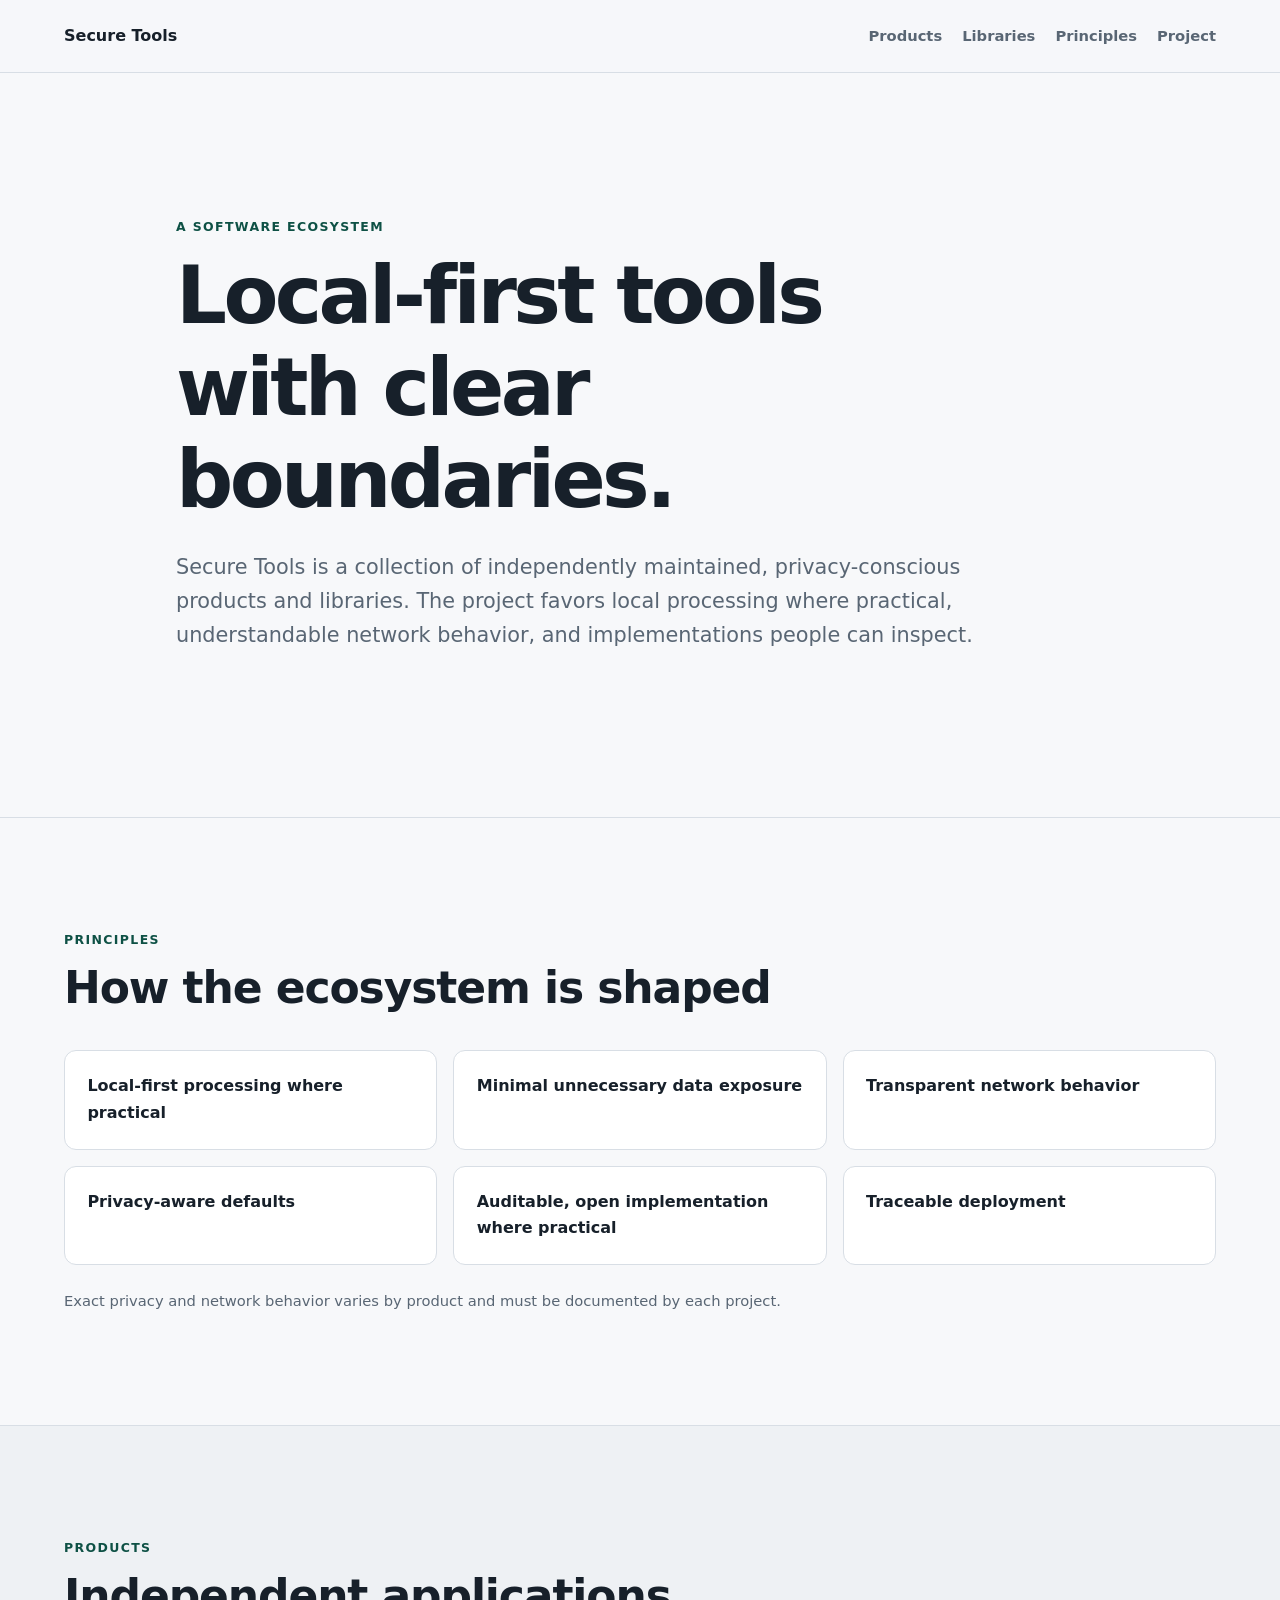
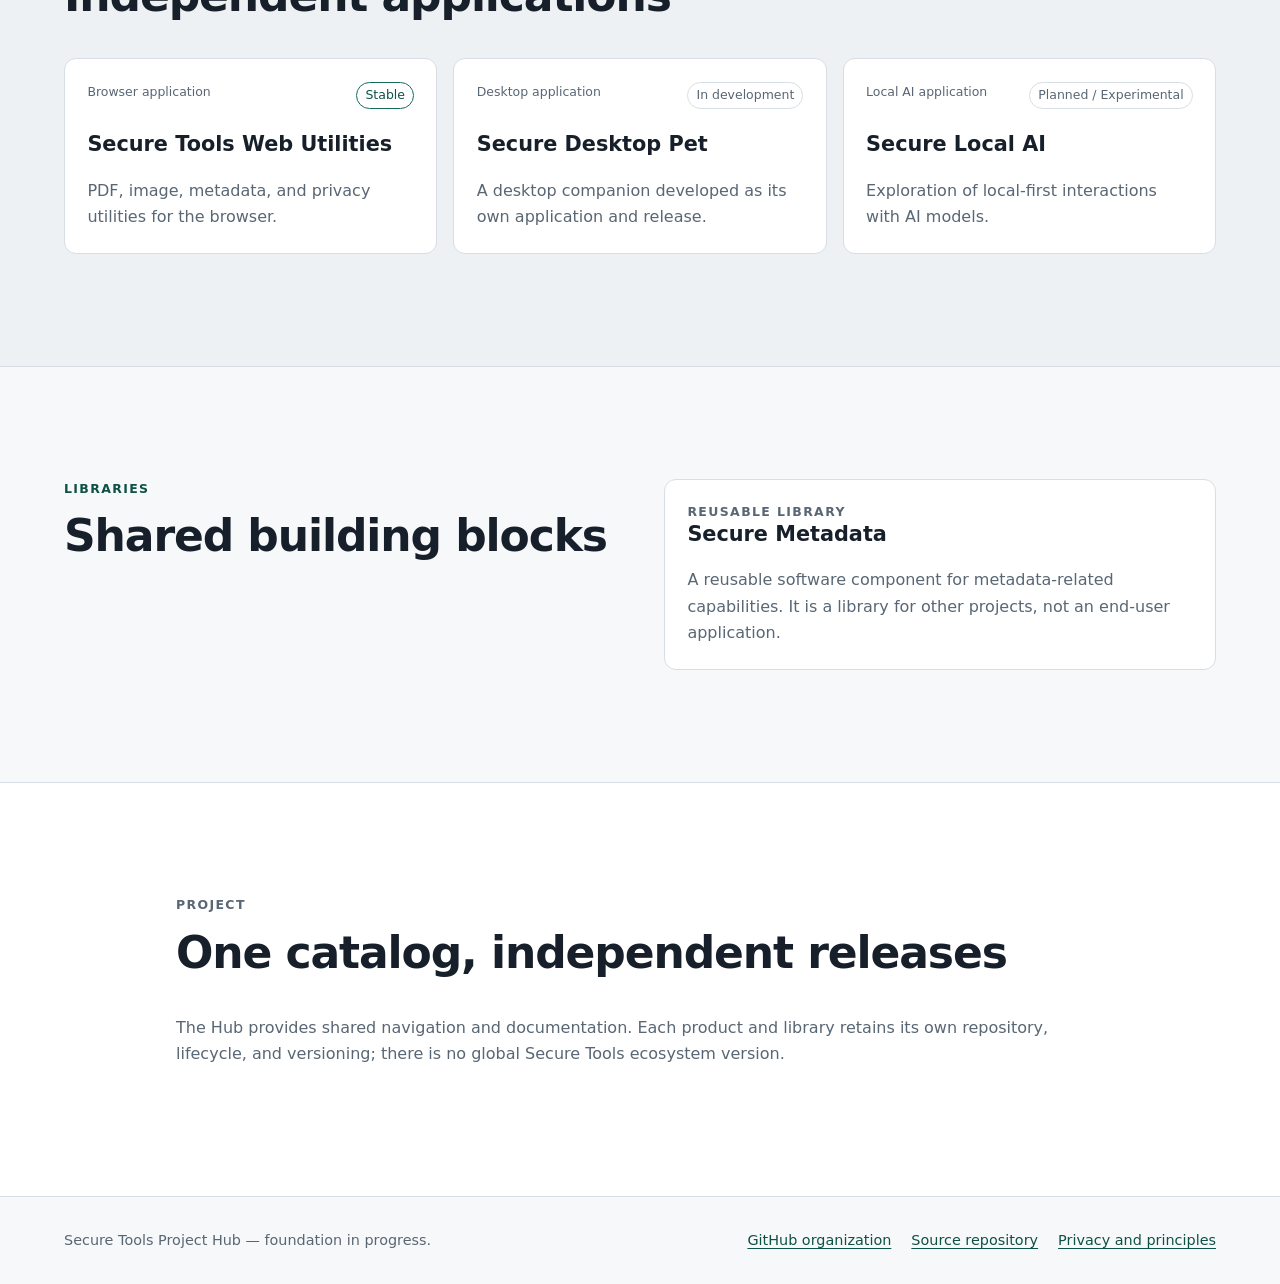
==== public/index.html @ bcab48b5 "➕[Add] Establish Hub static site foundation" ====
<!doctype html>
<html lang="en">
  <head>
    <meta charset="utf-8">
    <meta name="viewport" content="width=device-width, initial-scale=1">
    <meta name="description" content="Secure Tools is a local-first, privacy-conscious software ecosystem.">
    <title>Secure Tools</title>
    <link rel="stylesheet" href="assets/css/main.css">
  </head>
  <body>
    <a class="skip-link" href="#main-content">Skip to main content</a>

    <header class="site-header">
      <div class="container header-inner">
        <a class="wordmark" href="./" aria-label="Secure Tools home">Secure Tools</a>
        <nav aria-label="Primary navigation">
          <ul class="nav-list">
            <li><a href="#products">Products</a></li>
            <li><a href="#libraries">Libraries</a></li>
            <li><a href="#principles">Principles</a></li>
            <li><a href="#project">Project</a></li>
          </ul>
        </nav>
      </div>
    </header>

    <main id="main-content">
      <section class="hero" aria-labelledby="hero-title">
        <div class="container measure">
          <p class="eyebrow">A software ecosystem</p>
          <h1 id="hero-title">Local-first tools with clear boundaries.</h1>
          <p class="lede">
            Secure Tools is a collection of independently maintained, privacy-conscious
            products and libraries. The project favors local processing where practical,
            understandable network behavior, and implementations people can inspect.
          </p>
        </div>
      </section>

      <section id="principles" class="section" aria-labelledby="principles-title">
        <div class="container">
          <div class="section-heading">
            <p class="eyebrow">Principles</p>
            <h2 id="principles-title">How the ecosystem is shaped</h2>
          </div>
          <ul class="principle-grid">
            <li>Local-first processing where practical</li>
            <li>Minimal unnecessary data exposure</li>
            <li>Transparent network behavior</li>
            <li>Privacy-aware defaults</li>
            <li>Auditable, open implementation where practical</li>
            <li>Traceable deployment</li>
          </ul>
          <p class="note">
            Exact privacy and network behavior varies by product and must be documented by
            each project.
          </p>
        </div>
      </section>

      <section id="products" class="section section-tinted" aria-labelledby="products-title">
        <div class="container">
          <div class="section-heading">
            <p class="eyebrow">Products</p>
            <h2 id="products-title">Independent applications</h2>
          </div>
          <div class="card-grid">
            <article class="card">
              <div class="card-meta">
                <span>Browser application</span>
                <span class="status status-stable">Stable</span>
              </div>
              <h3>Secure Tools Web Utilities</h3>
              <p>PDF, image, metadata, and privacy utilities for the browser.</p>
            </article>
            <article class="card">
              <div class="card-meta">
                <span>Desktop application</span>
                <span class="status">In development</span>
              </div>
              <h3>Secure Desktop Pet</h3>
              <p>A desktop companion developed as its own application and release.</p>
            </article>
            <article class="card">
              <div class="card-meta">
                <span>Local AI application</span>
                <span class="status">Planned / Experimental</span>
              </div>
              <h3>Secure Local AI</h3>
              <p>Exploration of local-first interactions with AI models.</p>
            </article>
          </div>
        </div>
      </section>

      <section id="libraries" class="section" aria-labelledby="libraries-title">
        <div class="container narrow-grid">
          <div class="section-heading">
            <p class="eyebrow">Libraries</p>
            <h2 id="libraries-title">Shared building blocks</h2>
          </div>
          <article class="library">
            <p class="label">Reusable library</p>
            <h3>Secure Metadata</h3>
            <p>
              A reusable software component for metadata-related capabilities. It is a
              library for other projects, not an end-user application.
            </p>
          </article>
        </div>
      </section>

      <section id="project" class="section project" aria-labelledby="project-title">
        <div class="container measure">
          <p class="eyebrow">Project</p>
          <h2 id="project-title">One catalog, independent releases</h2>
          <p>
            The Hub provides shared navigation and documentation. Each product and library
            retains its own repository, lifecycle, and versioning; there is no global Secure
            Tools ecosystem version.
          </p>
        </div>
      </section>
    </main>

    <footer class="site-footer">
      <div class="container footer-inner">
        <p>Secure Tools Project Hub — foundation in progress.</p>
        <nav aria-label="Project links">
          <ul class="footer-links">
            <li><a href="https://github.com/SecureToolsProject">GitHub organization</a></li>
            <li><a href="https://github.com/SecureToolsProject/hub">Source repository</a></li>
            <li><a href="#principles">Privacy and principles</a></li>
          </ul>
        </nav>
      </div>
    </footer>
  </body>
</html>
---- public/assets/css/main.css ----
:root {
  color-scheme: light dark;
  --background: #f7f8fa;
  --surface: #ffffff;
  --surface-muted: #eef1f4;
  --text: #17202a;
  --muted: #596674;
  --border: #d8dee5;
  --accent: #176b5b;
  --accent-strong: #0e5145;
  --focus: #126fbb;
  --max-width: 72rem;
  --radius: 0.75rem;
}

* {
  box-sizing: border-box;
}

html {
  scroll-behavior: smooth;
}

body {
  margin: 0;
  background: var(--background);
  color: var(--text);
  font-family: system-ui, -apple-system, BlinkMacSystemFont, "Segoe UI", sans-serif;
  font-size: 1rem;
  line-height: 1.65;
}

a {
  color: var(--accent-strong);
  text-underline-offset: 0.2em;
}

a:hover {
  text-decoration-thickness: 0.15em;
}

a:focus-visible {
  outline: 0.2rem solid var(--focus);
  outline-offset: 0.2rem;
}

h1,
h2,
h3,
p {
  margin-top: 0;
}

h1,
h2,
h3 {
  line-height: 1.15;
}

h1 {
  max-width: 15ch;
  margin-bottom: 1.5rem;
  font-size: clamp(2.5rem, 7vw, 5rem);
  letter-spacing: -0.045em;
}

h2 {
  font-size: clamp(1.8rem, 4vw, 2.75rem);
  letter-spacing: -0.025em;
}

h3 {
  font-size: 1.3rem;
}

.container {
  width: min(100% - 2rem, var(--max-width));
  margin-inline: auto;
}

.measure {
  max-width: 58rem;
}

.skip-link {
  position: absolute;
  top: 0.5rem;
  left: 0.5rem;
  z-index: 10;
  padding: 0.6rem 0.9rem;
  background: var(--surface);
  transform: translateY(-150%);
}

.skip-link:focus {
  transform: translateY(0);
}

.site-header {
  border-bottom: 1px solid var(--border);
  background: color-mix(in srgb, var(--background) 92%, transparent);
}

.header-inner,
.footer-inner {
  display: flex;
  align-items: center;
  justify-content: space-between;
  gap: 1.5rem;
}

.header-inner {
  min-height: 4.5rem;
}

.wordmark {
  color: var(--text);
  font-weight: 750;
  text-decoration: none;
  white-space: nowrap;
}

.nav-list,
.footer-links {
  display: flex;
  flex-wrap: wrap;
  gap: 0.65rem 1.25rem;
  margin: 0;
  padding: 0;
  list-style: none;
}

.nav-list a {
  color: var(--muted);
  font-size: 0.92rem;
  font-weight: 600;
  text-decoration: none;
}

.hero {
  padding-block: clamp(5rem, 12vw, 9rem);
}

.lede {
  max-width: 65ch;
  color: var(--muted);
  font-size: clamp(1.1rem, 2vw, 1.3rem);
}

.eyebrow,
.label {
  margin-bottom: 0.75rem;
  color: var(--accent-strong);
  font-size: 0.78rem;
  font-weight: 750;
  letter-spacing: 0.11em;
  text-transform: uppercase;
}

.section {
  padding-block: clamp(4rem, 9vw, 7rem);
  border-top: 1px solid var(--border);
}

.section-tinted {
  background: var(--surface-muted);
}

.section-heading {
  margin-bottom: 2rem;
}

.principle-grid,
.card-grid {
  display: grid;
  grid-template-columns: repeat(3, minmax(0, 1fr));
  gap: 1rem;
}

.principle-grid {
  padding: 0;
  list-style: none;
}

.principle-grid li,
.card,
.library {
  padding: 1.4rem;
  border: 1px solid var(--border);
  border-radius: var(--radius);
  background: var(--surface);
}

.principle-grid li {
  font-weight: 650;
}

.note,
.card p,
.library p,
.project p,
.site-footer {
  color: var(--muted);
}

.note {
  margin: 1.5rem 0 0;
  font-size: 0.92rem;
}

.card-meta {
  display: flex;
  align-items: flex-start;
  justify-content: space-between;
  gap: 1rem;
  margin-bottom: 1.5rem;
  color: var(--muted);
  font-size: 0.78rem;
}

.status {
  padding: 0.15rem 0.5rem;
  border: 1px solid var(--border);
  border-radius: 999px;
  text-align: right;
}

.status-stable {
  border-color: var(--accent);
  color: var(--accent-strong);
}

.card p,
.library p {
  margin-bottom: 0;
}

.narrow-grid {
  display: grid;
  grid-template-columns: minmax(0, 1fr) minmax(18rem, 1fr);
  gap: 3rem;
  align-items: start;
}

.library .label {
  color: var(--muted);
}

.project {
  background: var(--surface);
}

.site-footer {
  padding-block: 2rem;
  border-top: 1px solid var(--border);
  font-size: 0.9rem;
}

.site-footer p {
  margin: 0;
}

.error-page {
  display: grid;
  min-height: 100vh;
  place-items: center;
  padding: 1rem;
}

.error-card {
  width: min(100%, 34rem);
  padding: clamp(2rem, 7vw, 4rem);
  border: 1px solid var(--border);
  border-radius: var(--radius);
  background: var(--surface);
}

.error-card h1 {
  font-size: clamp(2.2rem, 7vw, 3.5rem);
}

.button {
  display: inline-block;
  margin-top: 1rem;
  padding: 0.65rem 1rem;
  border-radius: 0.45rem;
  background: var(--accent-strong);
  color: #ffffff;
  font-weight: 700;
  text-decoration: none;
}

@media (max-width: 48rem) {
  .header-inner,
  .footer-inner,
  .narrow-grid {
    align-items: flex-start;
    flex-direction: column;
  }

  .header-inner {
    padding-block: 1rem;
  }

  .principle-grid,
  .card-grid,
  .narrow-grid {
    grid-template-columns: 1fr;
  }

  .footer-inner {
    display: flex;
  }
}

@media (prefers-color-scheme: dark) {
  :root {
    --background: #101416;
    --surface: #171d20;
    --surface-muted: #13191c;
    --text: #edf2f4;
    --muted: #aab7bd;
    --border: #344046;
    --accent: #67c7b3;
    --accent-strong: #8bd8c8;
    --focus: #7ac8ff;
  }
}

@media (prefers-reduced-motion: reduce) {
  html {
    scroll-behavior: auto;
  }
}
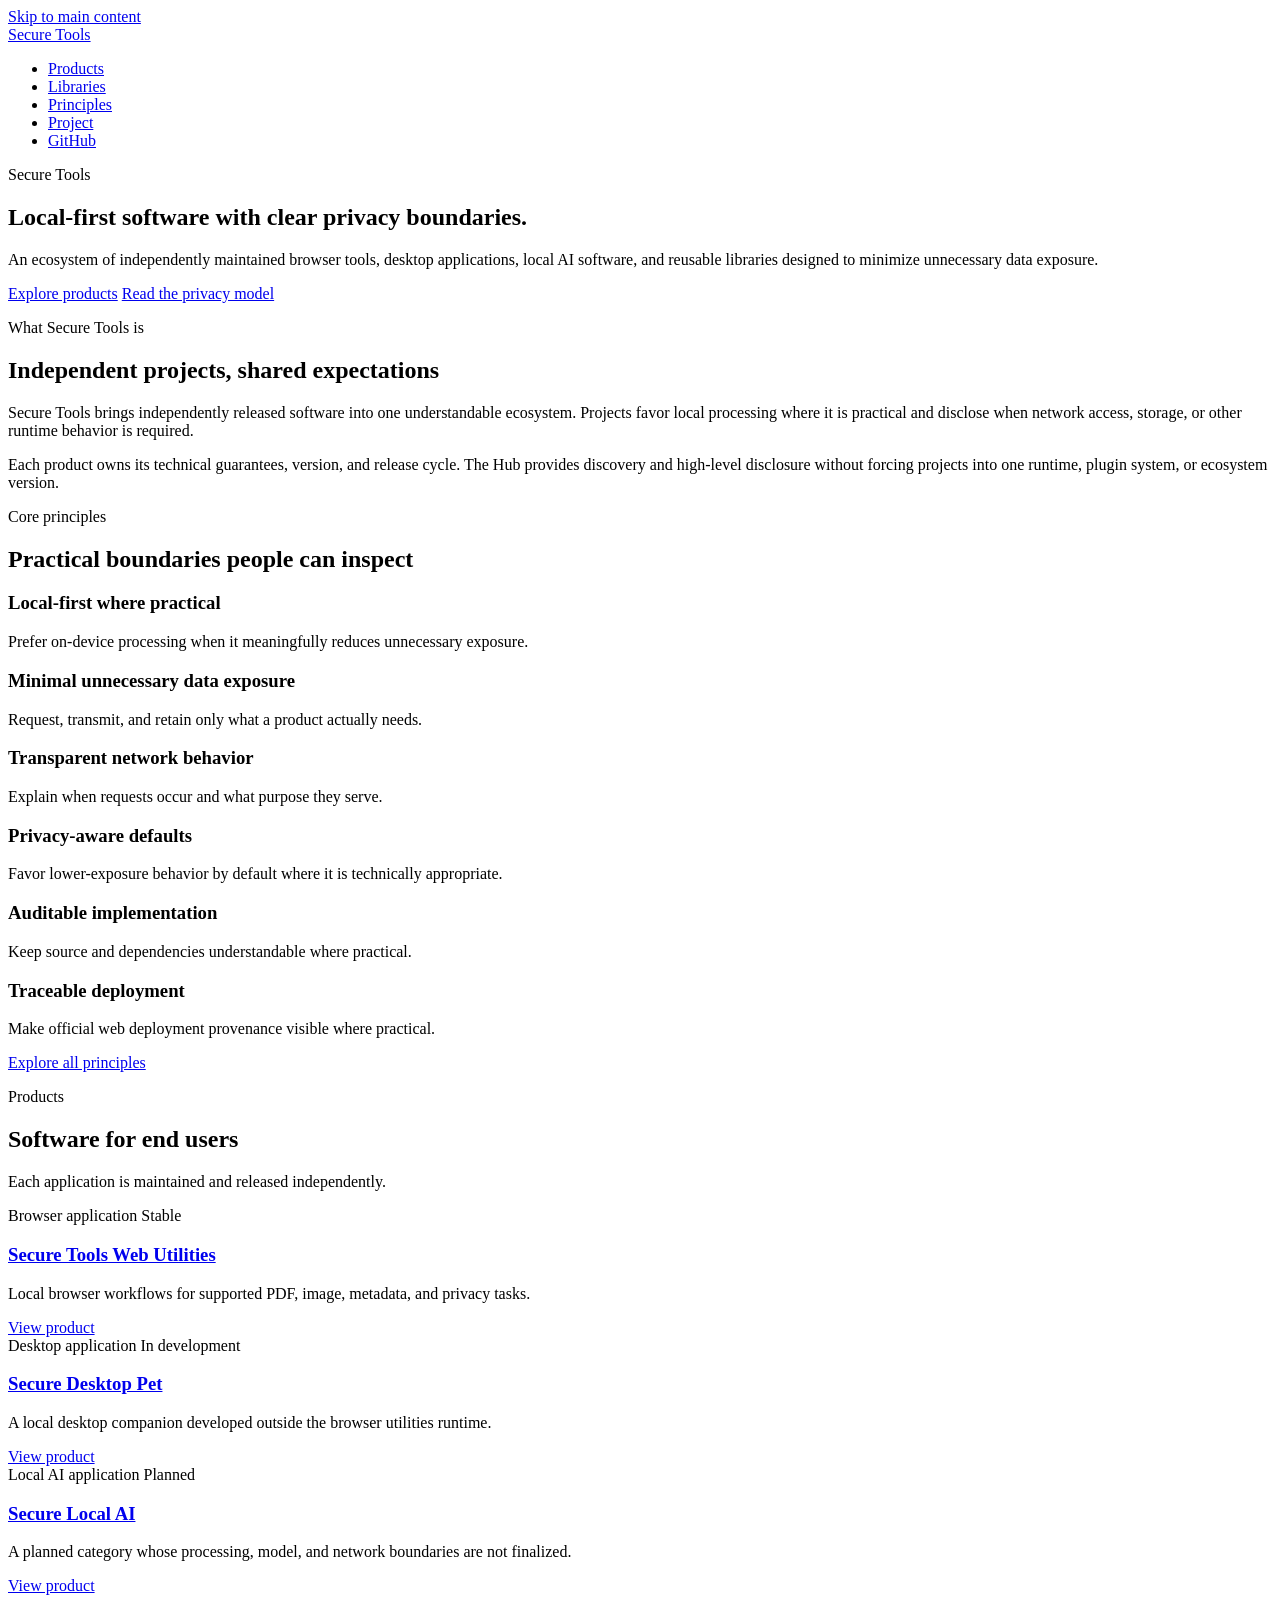
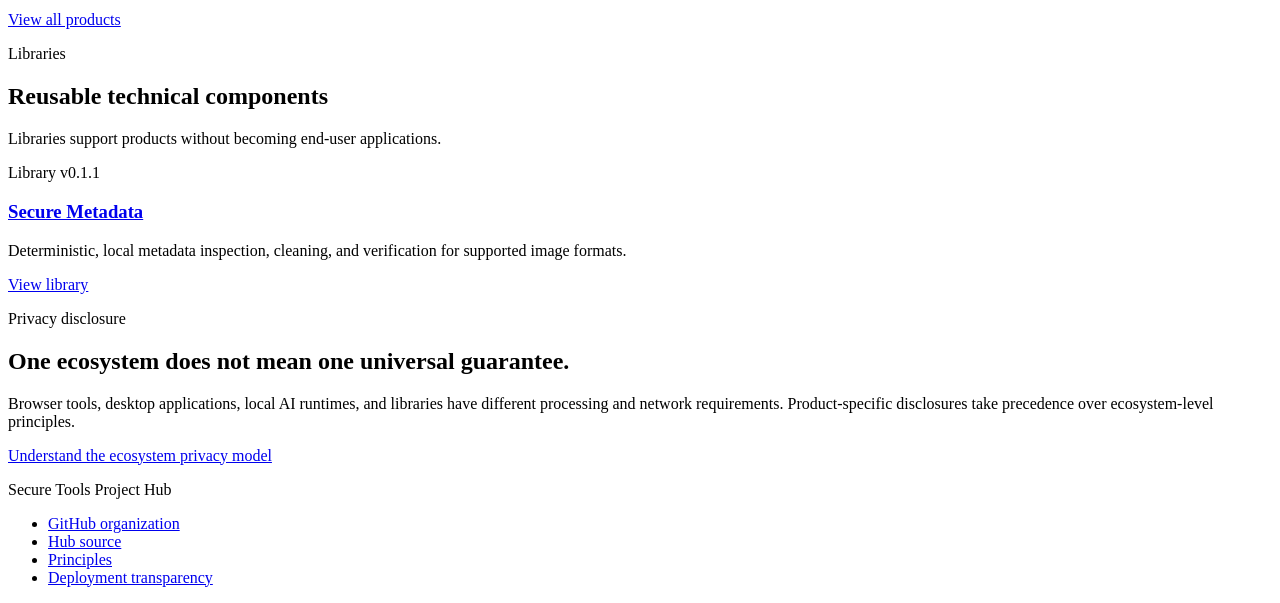
==== commit e964e867: "➕[Add] Build Hub information architecture" ====
--- a/public/index.html
+++ b/public/index.html
@@ -3,22 +3,23 @@
   <head>
     <meta charset="utf-8">
     <meta name="viewport" content="width=device-width, initial-scale=1">
-    <meta name="description" content="Secure Tools is a local-first, privacy-conscious software ecosystem.">
-    <title>Secure Tools</title>
-    <link rel="stylesheet" href="assets/css/main.css">
+    <meta name="description" content="Secure Tools is an ecosystem of independently maintained, local-first and privacy-conscious software projects.">
+    <title>Secure Tools — Local-first software ecosystem</title>
+    <link rel="stylesheet" href="/assets/css/main.css">
   </head>
   <body>
     <a class="skip-link" href="#main-content">Skip to main content</a>
 
     <header class="site-header">
       <div class="container header-inner">
-        <a class="wordmark" href="./" aria-label="Secure Tools home">Secure Tools</a>
+        <a class="wordmark" href="/" aria-current="page">Secure Tools</a>
         <nav aria-label="Primary navigation">
           <ul class="nav-list">
-            <li><a href="#products">Products</a></li>
-            <li><a href="#libraries">Libraries</a></li>
-            <li><a href="#principles">Principles</a></li>
-            <li><a href="#project">Project</a></li>
+            <li><a href="/products/">Products</a></li>
+            <li><a href="/libraries/">Libraries</a></li>
+            <li><a href="/principles/">Principles</a></li>
+            <li><a href="/project/">Project</a></li>
+            <li><a href="https://github.com/SecureToolsProject">GitHub</a></li>
           </ul>
         </nav>
       </div>
@@ -27,110 +28,163 @@
     <main id="main-content">
       <section class="hero" aria-labelledby="hero-title">
         <div class="container measure">
-          <p class="eyebrow">A software ecosystem</p>
-          <h1 id="hero-title">Local-first tools with clear boundaries.</h1>
+          <p class="eyebrow">Secure Tools</p>
+          <h1 id="hero-title">Local-first software with clear privacy boundaries.</h1>
           <p class="lede">
-            Secure Tools is a collection of independently maintained, privacy-conscious
-            products and libraries. The project favors local processing where practical,
-            understandable network behavior, and implementations people can inspect.
+            An ecosystem of independently maintained browser tools, desktop applications,
+            local AI software, and reusable libraries designed to minimize unnecessary data
+            exposure.
           </p>
-        </div>
-      </section>
-
-      <section id="principles" class="section" aria-labelledby="principles-title">
-        <div class="container">
-          <div class="section-heading">
-            <p class="eyebrow">Principles</p>
-            <h2 id="principles-title">How the ecosystem is shaped</h2>
-          </div>
-          <ul class="principle-grid">
-            <li>Local-first processing where practical</li>
-            <li>Minimal unnecessary data exposure</li>
-            <li>Transparent network behavior</li>
-            <li>Privacy-aware defaults</li>
-            <li>Auditable, open implementation where practical</li>
-            <li>Traceable deployment</li>
-          </ul>
-          <p class="note">
-            Exact privacy and network behavior varies by product and must be documented by
-            each project.
-          </p>
-        </div>
-      </section>
-
-      <section id="products" class="section section-tinted" aria-labelledby="products-title">
-        <div class="container">
-          <div class="section-heading">
-            <p class="eyebrow">Products</p>
-            <h2 id="products-title">Independent applications</h2>
-          </div>
-          <div class="card-grid">
-            <article class="card">
-              <div class="card-meta">
-                <span>Browser application</span>
-                <span class="status status-stable">Stable</span>
-              </div>
-              <h3>Secure Tools Web Utilities</h3>
-              <p>PDF, image, metadata, and privacy utilities for the browser.</p>
-            </article>
-            <article class="card">
-              <div class="card-meta">
-                <span>Desktop application</span>
-                <span class="status">In development</span>
-              </div>
-              <h3>Secure Desktop Pet</h3>
-              <p>A desktop companion developed as its own application and release.</p>
-            </article>
-            <article class="card">
-              <div class="card-meta">
-                <span>Local AI application</span>
-                <span class="status">Planned / Experimental</span>
-              </div>
-              <h3>Secure Local AI</h3>
-              <p>Exploration of local-first interactions with AI models.</p>
-            </article>
+          <div class="actions">
+            <a class="button" href="/products/">Explore products</a>
+            <a class="text-link" href="/principles/privacy/">Read the privacy model</a>
           </div>
         </div>
       </section>
 
-      <section id="libraries" class="section" aria-labelledby="libraries-title">
-        <div class="container narrow-grid">
+      <section class="section" aria-labelledby="definition-title">
+        <div class="container split-layout">
+          <div class="section-heading">
+            <p class="eyebrow">What Secure Tools is</p>
+            <h2 id="definition-title">Independent projects, shared expectations</h2>
+          </div>
+          <div class="prose">
+            <p>
+              Secure Tools brings independently released software into one understandable
+              ecosystem. Projects favor local processing where it is practical and disclose
+              when network access, storage, or other runtime behavior is required.
+            </p>
+            <p>
+              Each product owns its technical guarantees, version, and release cycle. The Hub
+              provides discovery and high-level disclosure without forcing projects into one
+              runtime, plugin system, or ecosystem version.
+            </p>
+          </div>
+        </div>
+      </section>
+
+      <section class="section section-tinted" aria-labelledby="principles-title">
+        <div class="container">
+          <div class="section-heading measure">
+            <p class="eyebrow">Core principles</p>
+            <h2 id="principles-title">Practical boundaries people can inspect</h2>
+          </div>
+          <div class="principle-grid">
+            <article class="principle-card">
+              <h3>Local-first where practical</h3>
+              <p>Prefer on-device processing when it meaningfully reduces unnecessary exposure.</p>
+            </article>
+            <article class="principle-card">
+              <h3>Minimal unnecessary data exposure</h3>
+              <p>Request, transmit, and retain only what a product actually needs.</p>
+            </article>
+            <article class="principle-card">
+              <h3>Transparent network behavior</h3>
+              <p>Explain when requests occur and what purpose they serve.</p>
+            </article>
+            <article class="principle-card">
+              <h3>Privacy-aware defaults</h3>
+              <p>Favor lower-exposure behavior by default where it is technically appropriate.</p>
+            </article>
+            <article class="principle-card">
+              <h3>Auditable implementation</h3>
+              <p>Keep source and dependencies understandable where practical.</p>
+            </article>
+            <article class="principle-card">
+              <h3>Traceable deployment</h3>
+              <p>Make official web deployment provenance visible where practical.</p>
+            </article>
+          </div>
+          <p class="section-action"><a href="/principles/">Explore all principles</a></p>
+        </div>
+      </section>
+
+      <section class="section" aria-labelledby="products-title">
+        <div class="container">
+          <div class="section-heading measure">
+            <p class="eyebrow">Products</p>
+            <h2 id="products-title">Software for end users</h2>
+            <p>Each application is maintained and released independently.</p>
+          </div>
+          <div class="card-grid">
+            <article class="card">
+              <div class="badge-row">
+                <span class="badge">Browser application</span>
+                <span class="badge badge-status">Stable</span>
+              </div>
+              <h3><a href="/products/web-utilities/">Secure Tools Web Utilities</a></h3>
+              <p>Local browser workflows for supported PDF, image, metadata, and privacy tasks.</p>
+              <a class="card-link" href="/products/web-utilities/">View product</a>
+            </article>
+            <article class="card">
+              <div class="badge-row">
+                <span class="badge">Desktop application</span>
+                <span class="badge badge-status">In development</span>
+              </div>
+              <h3><a href="/products/desktop-pet/">Secure Desktop Pet</a></h3>
+              <p>A local desktop companion developed outside the browser utilities runtime.</p>
+              <a class="card-link" href="/products/desktop-pet/">View product</a>
+            </article>
+            <article class="card">
+              <div class="badge-row">
+                <span class="badge">Local AI application</span>
+                <span class="badge badge-status">Planned</span>
+              </div>
+              <h3><a href="/products/local-ai/">Secure Local AI</a></h3>
+              <p>A planned category whose processing, model, and network boundaries are not finalized.</p>
+              <a class="card-link" href="/products/local-ai/">View product</a>
+            </article>
+          </div>
+          <p class="section-action"><a href="/products/">View all products</a></p>
+        </div>
+      </section>
+
+      <section class="section section-tinted" aria-labelledby="libraries-title">
+        <div class="container split-layout">
           <div class="section-heading">
             <p class="eyebrow">Libraries</p>
-            <h2 id="libraries-title">Shared building blocks</h2>
+            <h2 id="libraries-title">Reusable technical components</h2>
+            <p>Libraries support products without becoming end-user applications.</p>
           </div>
-          <article class="library">
-            <p class="label">Reusable library</p>
-            <h3>Secure Metadata</h3>
-            <p>
-              A reusable software component for metadata-related capabilities. It is a
-              library for other projects, not an end-user application.
-            </p>
+          <article class="card featured-card">
+            <div class="badge-row">
+              <span class="badge">Library</span>
+              <span class="badge badge-status">v0.1.1</span>
+            </div>
+            <h3><a href="/libraries/secure-metadata/">Secure Metadata</a></h3>
+            <p>Deterministic, local metadata inspection, cleaning, and verification for supported image formats.</p>
+            <a class="card-link" href="/libraries/secure-metadata/">View library</a>
           </article>
         </div>
       </section>
 
-      <section id="project" class="section project" aria-labelledby="project-title">
-        <div class="container measure">
-          <p class="eyebrow">Project</p>
-          <h2 id="project-title">One catalog, independent releases</h2>
-          <p>
-            The Hub provides shared navigation and documentation. Each product and library
-            retains its own repository, lifecycle, and versioning; there is no global Secure
-            Tools ecosystem version.
-          </p>
+      <section class="section" aria-labelledby="privacy-title">
+        <div class="container callout">
+          <div>
+            <p class="eyebrow">Privacy disclosure</p>
+            <h2 id="privacy-title">One ecosystem does not mean one universal guarantee.</h2>
+          </div>
+          <div class="prose">
+            <p>
+              Browser tools, desktop applications, local AI runtimes, and libraries have
+              different processing and network requirements. Product-specific disclosures take
+              precedence over ecosystem-level principles.
+            </p>
+            <a class="text-link" href="/principles/privacy/">Understand the ecosystem privacy model</a>
+          </div>
         </div>
       </section>
     </main>
 
     <footer class="site-footer">
       <div class="container footer-inner">
-        <p>Secure Tools Project Hub — foundation in progress.</p>
+        <p>Secure Tools Project Hub</p>
         <nav aria-label="Project links">
           <ul class="footer-links">
             <li><a href="https://github.com/SecureToolsProject">GitHub organization</a></li>
-            <li><a href="https://github.com/SecureToolsProject/hub">Source repository</a></li>
-            <li><a href="#principles">Privacy and principles</a></li>
+            <li><a href="https://github.com/SecureToolsProject/hub">Hub source</a></li>
+            <li><a href="/principles/">Principles</a></li>
+            <li><a href="https://github.com/SecureToolsProject/hub/blob/main/docs/deployment.md">Deployment transparency</a></li>
           </ul>
         </nav>
       </div>
